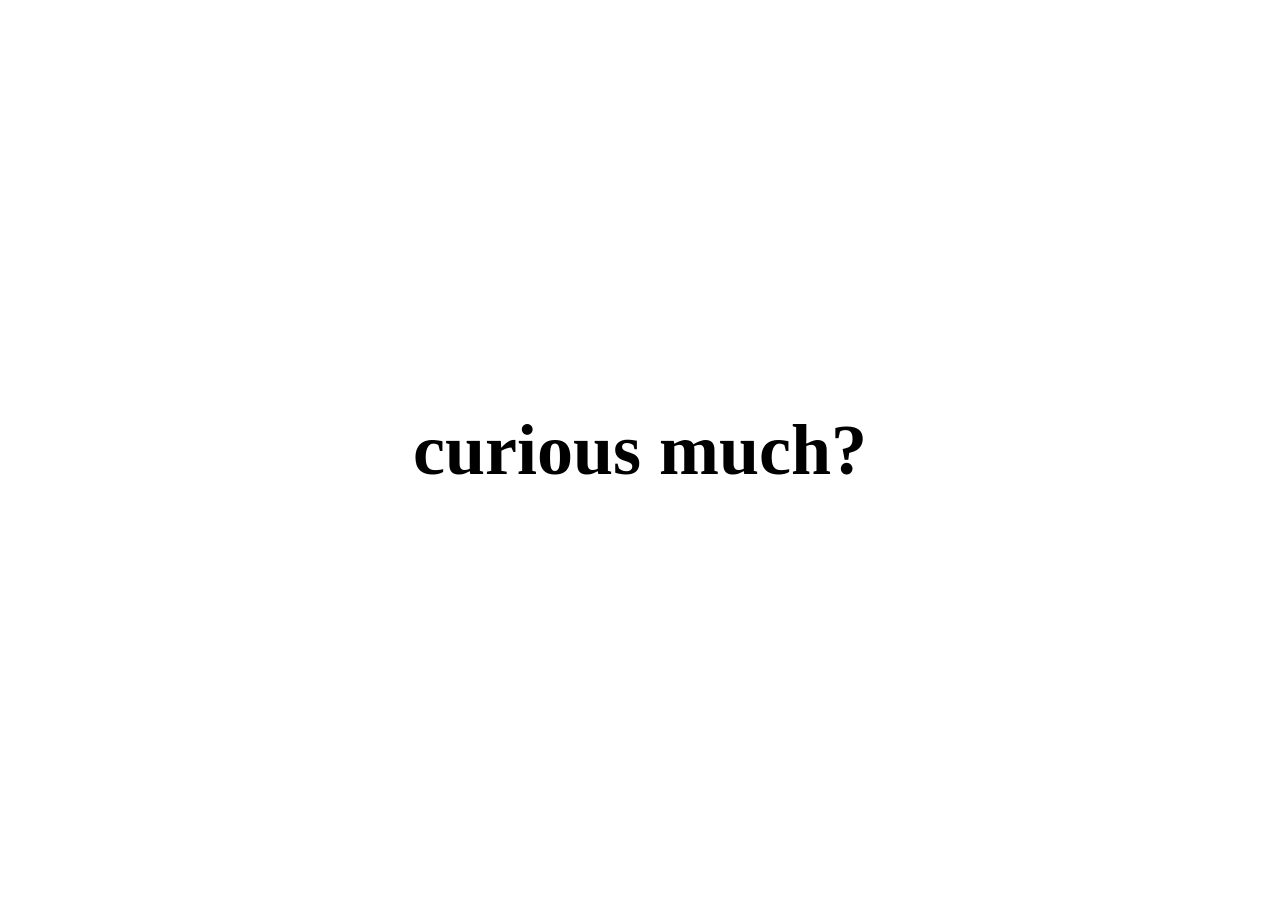
==== index.html @ cd2edca4 "initial setup" ====
<!DOCTYPE html>
<html lang="en">
	<head>
		<meta charset="UTF-8">
		<title>99haqh</title>
		<style>
			body {
				margin: 0;
				height: 100vh;
				display: flex;
				justify-content: center;
				align-items: center;
			}
			.big-text {
				font-size: 72px;
				font-weight: bold;
			}
		</style>
	</head>
	<body>
		<div class="big-text">curious much?</div>
	</body>
</html>
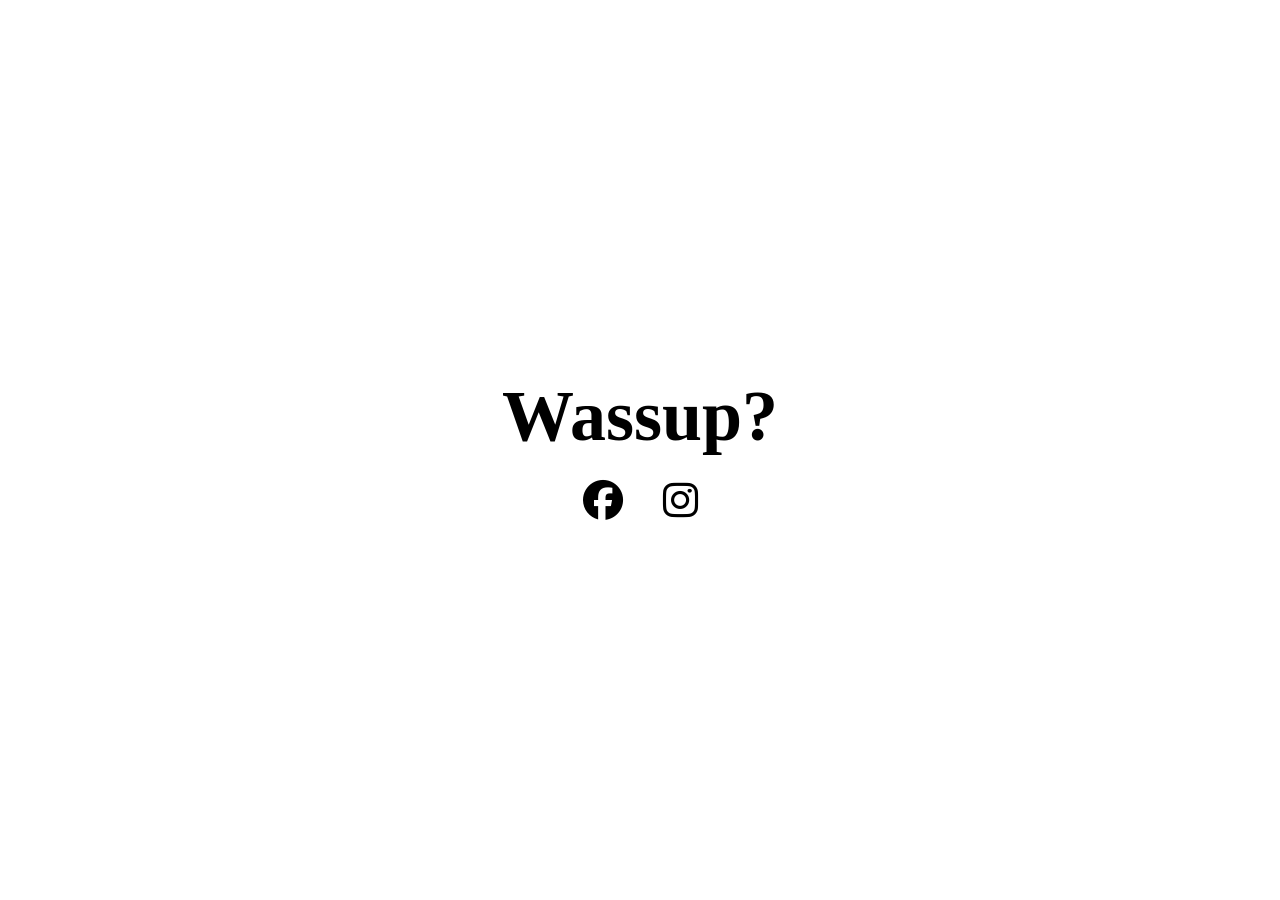
==== commit 038c14e3: "Update facebook and instagram links" ====
--- a/index.html
+++ b/index.html
@@ -1,23 +1,57 @@
 <!DOCTYPE html>
 <html lang="en">
-	<head>
-		<meta charset="UTF-8">
-		<title>99haqh</title>
-		<style>
-			body {
-				margin: 0;
-				height: 100vh;
-				display: flex;
-				justify-content: center;
-				align-items: center;
-			}
-			.big-text {
-				font-size: 72px;
-				font-weight: bold;
-			}
-		</style>
-	</head>
-	<body>
-		<div class="big-text">curious much?</div>
-	</body>
-</html>+<head>
+    <meta charset="UTF-8">
+    <title>99haqh</title>
+
+    <!-- Font Awesome (for icons) -->
+    <link rel="stylesheet" href="https://cdnjs.cloudflare.com/ajax/libs/font-awesome/6.5.0/css/all.min.css">
+
+    <style>
+        body {
+            margin: 0;
+            height: 100vh;
+            display: flex;
+            justify-content: center;
+            align-items: center;
+        }
+
+        .container {
+            text-align: center;
+        }
+
+        .big-text {
+            font-size: 72px;
+            font-weight: bold;
+            margin-bottom: 20px;
+        }
+
+        .icons a {
+            font-size: 40px;
+            margin: 0 15px;
+            text-decoration: none;
+            color: black;
+            transition: 0.3s;
+        }
+
+        .icons a:hover {
+            color: #555;
+        }
+    </style>
+</head>
+<body>
+    <div class="container">
+        <div class="big-text">Wassup?</div>
+
+        <div class="icons">
+            <a href="https://facebook.com/haquanghuy1999" target="_blank">
+                <i class="fab fa-facebook"></i>
+            </a>
+
+            <a href="https://instagram.com/99haqh" target="_blank">
+                <i class="fab fa-instagram"></i>
+            </a>
+        </div>
+    </div>
+</body>
+</html>
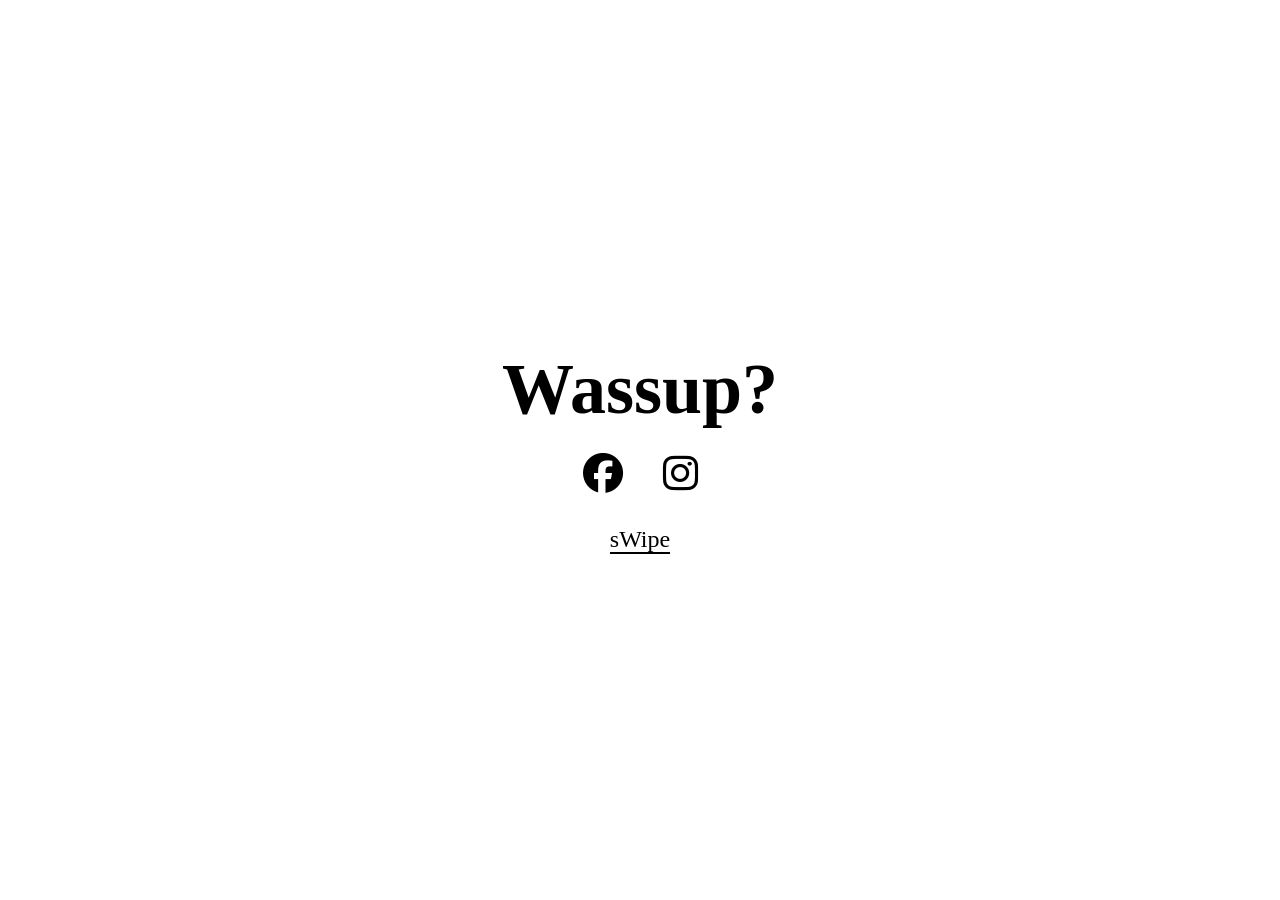
==== commit 05927805: "add product page and for swipe" ====
--- a/index.html
+++ b/index.html
@@ -37,6 +37,23 @@
         .icons a:hover {
             color: #555;
         }
+
+        .products {
+            margin-top: 28px;
+        }
+
+        .products a {
+            font-size: 24px;
+            text-decoration: none;
+            color: black;
+            border-bottom: 2px solid black;
+            transition: 0.3s;
+        }
+
+        .products a:hover {
+            color: #555;
+            border-bottom-color: #555;
+        }
     </style>
 </head>
 <body>
@@ -52,6 +69,10 @@
                 <i class="fab fa-instagram"></i>
             </a>
         </div>
+
+        <div class="products">
+            <a href="Swipe/index.html">sWipe</a>
+        </div>
     </div>
 </body>
 </html>
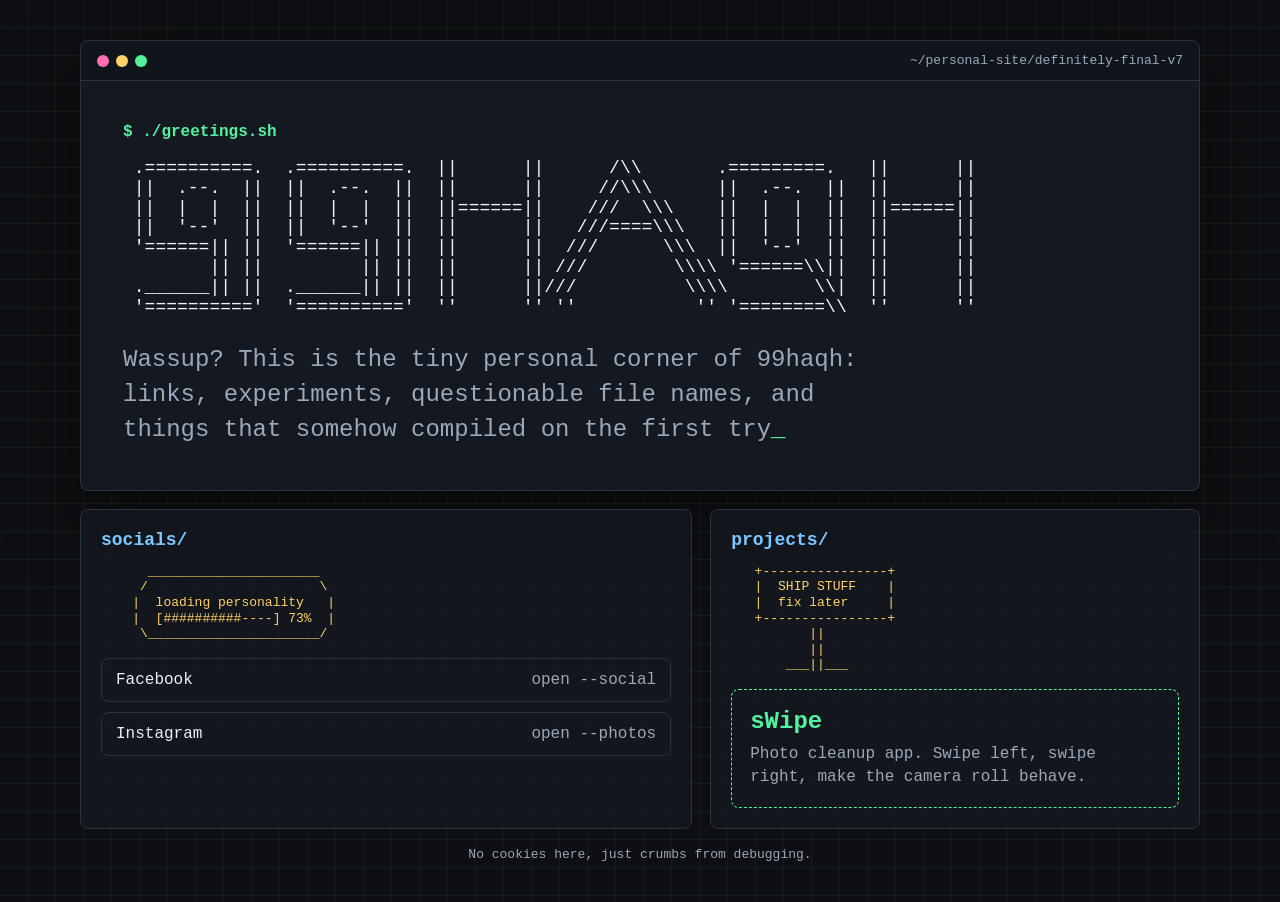
==== commit ceb6f7f7: "new main page designed, fixed some small text issues" ====
--- a/index.html
+++ b/index.html
@@ -1,78 +1,309 @@
-<!DOCTYPE html>
-<html lang="en">
-<head>
-    <meta charset="UTF-8">
-    <title>99haqh</title>
-
-    <!-- Font Awesome (for icons) -->
-    <link rel="stylesheet" href="https://cdnjs.cloudflare.com/ajax/libs/font-awesome/6.5.0/css/all.min.css">
-
-    <style>
-        body {
-            margin: 0;
-            height: 100vh;
-            display: flex;
-            justify-content: center;
-            align-items: center;
-        }
-
-        .container {
-            text-align: center;
-        }
-
-        .big-text {
-            font-size: 72px;
-            font-weight: bold;
-            margin-bottom: 20px;
-        }
-
-        .icons a {
-            font-size: 40px;
-            margin: 0 15px;
-            text-decoration: none;
-            color: black;
-            transition: 0.3s;
-        }
-
-        .icons a:hover {
-            color: #555;
-        }
-
-        .products {
-            margin-top: 28px;
-        }
-
-        .products a {
-            font-size: 24px;
-            text-decoration: none;
-            color: black;
-            border-bottom: 2px solid black;
-            transition: 0.3s;
-        }
-
-        .products a:hover {
-            color: #555;
-            border-bottom-color: #555;
-        }
-    </style>
-</head>
-<body>
-    <div class="container">
-        <div class="big-text">Wassup?</div>
-
-        <div class="icons">
-            <a href="https://facebook.com/haquanghuy1999" target="_blank">
-                <i class="fab fa-facebook"></i>
-            </a>
-
-            <a href="https://instagram.com/99haqh" target="_blank">
-                <i class="fab fa-instagram"></i>
-            </a>
-        </div>
-
-        <div class="products">
-            <a href="Swipe/index.html">sWipe</a>
-        </div>
-    </div>
-</body>
-</html>
+<!DOCTYPE html>
+<html lang="en">
+<head>
+    <meta charset="UTF-8">
+    <meta name="viewport" content="width=device-width, initial-scale=1.0">
+    <title>99haqh</title>
+    <style>
+        :root {
+            --bg: #0d0f12;
+            --panel: #151922;
+            --ink: #e9f1ff;
+            --muted: #9aa8ba;
+            --green: #54f29f;
+            --pink: #ff6fb1;
+            --yellow: #ffd166;
+            --blue: #7cc7ff;
+            --line: #2a3140;
+        }
+
+        * {
+            box-sizing: border-box;
+        }
+
+        body {
+            min-height: 100vh;
+            margin: 0;
+            color: var(--ink);
+            background:
+                linear-gradient(transparent 95%, rgba(84, 242, 159, 0.08) 96%),
+                linear-gradient(90deg, transparent 95%, rgba(124, 199, 255, 0.06) 96%),
+                var(--bg);
+            background-size: 28px 28px;
+            font-family: ui-monospace, SFMono-Regular, Menlo, Monaco, Consolas, "Liberation Mono", monospace;
+        }
+
+        a {
+            color: inherit;
+        }
+
+        .page {
+            width: min(1120px, calc(100% - 32px));
+            margin: 0 auto;
+            padding: 40px 0;
+        }
+
+        .terminal {
+            overflow: hidden;
+            border: 1px solid var(--line);
+            border-radius: 8px;
+            background: rgba(21, 25, 34, 0.92);
+            box-shadow: 0 28px 80px rgba(0, 0, 0, 0.36);
+        }
+
+        .terminal-bar {
+            display: flex;
+            align-items: center;
+            justify-content: space-between;
+            gap: 16px;
+            padding: 12px 16px;
+            border-bottom: 1px solid var(--line);
+            background: #10141b;
+            color: var(--muted);
+            font-size: 13px;
+        }
+
+        .dots {
+            display: flex;
+            gap: 7px;
+        }
+
+        .dot {
+            width: 12px;
+            height: 12px;
+            border-radius: 50%;
+            background: var(--pink);
+        }
+
+        .dot:nth-child(2) {
+            background: var(--yellow);
+        }
+
+        .dot:nth-child(3) {
+            background: var(--green);
+        }
+
+        .terminal-body {
+            padding: clamp(22px, 4vw, 42px);
+        }
+
+        .prompt {
+            margin: 0 0 18px;
+            color: var(--green);
+            font-weight: 800;
+        }
+
+        .ascii-title {
+            overflow-x: auto;
+            margin: 0;
+            color: var(--ink);
+            font-size: clamp(11px, 2vw, 18px);
+            line-height: 1.1;
+            white-space: pre;
+        }
+
+        .tagline {
+            max-width: 760px;
+            margin: 26px 0 0;
+            color: var(--muted);
+            font-size: clamp(17px, 2.4vw, 24px);
+            line-height: 1.45;
+        }
+
+        .blink {
+            color: var(--green);
+            animation: blink 1.1s steps(2, start) infinite;
+        }
+
+        @keyframes blink {
+            50% {
+                opacity: 0;
+            }
+        }
+
+        .grid {
+            display: grid;
+            grid-template-columns: 1fr 0.8fr;
+            gap: 18px;
+            margin-top: 18px;
+        }
+
+        .card {
+            border: 1px solid var(--line);
+            border-radius: 8px;
+            background: rgba(21, 25, 34, 0.72);
+            padding: 20px;
+        }
+
+        .card h2 {
+            margin: 0 0 14px;
+            color: var(--blue);
+            font-size: 18px;
+            letter-spacing: 0;
+        }
+
+        .ascii-card {
+            overflow-x: auto;
+            margin: 0 0 16px;
+            color: var(--yellow);
+            font-size: 13px;
+            line-height: 1.2;
+            white-space: pre;
+        }
+
+        .links {
+            display: grid;
+            gap: 10px;
+            margin: 0;
+            padding: 0;
+            list-style: none;
+        }
+
+        .links a {
+            display: flex;
+            justify-content: space-between;
+            gap: 16px;
+            padding: 12px 14px;
+            border: 1px solid var(--line);
+            border-radius: 8px;
+            color: var(--ink);
+            text-decoration: none;
+            transition: 0.2s ease;
+        }
+
+        .links a:hover {
+            border-color: var(--green);
+            color: var(--green);
+            transform: translateY(-2px);
+        }
+
+        .cmd {
+            color: var(--muted);
+        }
+
+        .project {
+            display: block;
+            padding: 18px;
+            border: 1px dashed var(--green);
+            border-radius: 8px;
+            text-decoration: none;
+            transition: 0.2s ease;
+        }
+
+        .project:hover {
+            background: rgba(84, 242, 159, 0.08);
+            transform: translateY(-2px);
+        }
+
+        .project strong {
+            display: block;
+            color: var(--green);
+            font-size: 24px;
+        }
+
+        .project span {
+            display: block;
+            margin-top: 8px;
+            color: var(--muted);
+            line-height: 1.45;
+        }
+
+        .footer-note {
+            margin: 18px 0 0;
+            color: var(--muted);
+            text-align: center;
+            font-size: 13px;
+        }
+
+        @media (max-width: 820px) {
+            .grid {
+                grid-template-columns: 1fr;
+            }
+
+            .terminal-bar {
+                align-items: flex-start;
+                flex-direction: column;
+            }
+        }
+    </style>
+</head>
+<body>
+    <main class="page">
+        <section class="terminal" aria-label="99haqh personal homepage">
+            <div class="terminal-bar">
+                <div class="dots" aria-hidden="true">
+                    <span class="dot"></span>
+                    <span class="dot"></span>
+                    <span class="dot"></span>
+                </div>
+                <span>~/personal-site/definitely-final-v7</span>
+            </div>
+
+            <div class="terminal-body">
+                <p class="prompt">$ ./greetings.sh</p>
+                <pre class="ascii-title">
+ .==========.  .==========.  ||      ||      /\\       .=========.   ||      ||
+ ||  .--.  ||  ||  .--.  ||  ||      ||     //\\\      ||  .--.  ||  ||      ||
+ ||  |  |  ||  ||  |  |  ||  ||======||    ///  \\\    ||  |  |  ||  ||======||
+ ||  '--'  ||  ||  '--'  ||  ||      ||   ///====\\\   ||  |  |  ||  ||      ||
+ '======|| ||  '======|| ||  ||      ||  ///      \\\  ||  '--'  ||  ||      ||
+        || ||         || ||  ||      || ///        \\\\ '======\\||  ||      ||
+ .______|| ||  .______|| ||  ||      ||///          \\\\        \\|  ||      ||
+ '=========='  '=========='  ''      '' ''           '' '========\\  ''      ''
+</pre>
+
+                <p class="tagline">
+                    Wassup? This is the tiny personal corner of 99haqh: links, experiments,
+                    questionable file names, and things that somehow compiled on the first try<span class="blink">_</span>
+                </p>
+            </div>
+        </section>
+
+        <section class="grid" aria-label="Links and projects">
+            <div class="card">
+                <h2>socials/</h2>
+                <pre class="ascii-card">
+      ______________________
+     /                      \
+    |  loading personality   |
+    |  [##########----] 73%  |
+     \______________________/
+</pre>
+                <ul class="links">
+                    <li>
+                        <a href="https://facebook.com/haquanghuy1999" target="_blank" rel="noopener">
+                            <span>Facebook</span>
+                            <span class="cmd">open --social</span>
+                        </a>
+                    </li>
+                    <li>
+                        <a href="https://instagram.com/99haqh" target="_blank" rel="noopener">
+                            <span>Instagram</span>
+                            <span class="cmd">open --photos</span>
+                        </a>
+                    </li>
+                </ul>
+            </div>
+
+            <div class="card">
+                <h2>projects/</h2>
+                <pre class="ascii-card">
+   +----------------+
+   |  SHIP STUFF    |
+   |  fix later     |
+   +----------------+
+          ||
+          ||
+       ___||___
+</pre>
+                <a class="project" href="Swipe/index.html">
+                    <strong>sWipe</strong>
+                    <span>Photo cleanup app. Swipe left, swipe right, make the camera roll behave.</span>
+                </a>
+            </div>
+        </section>
+
+        <p class="footer-note">No cookies here, just crumbs from debugging.</p>
+    </main>
+</body>
+</html>
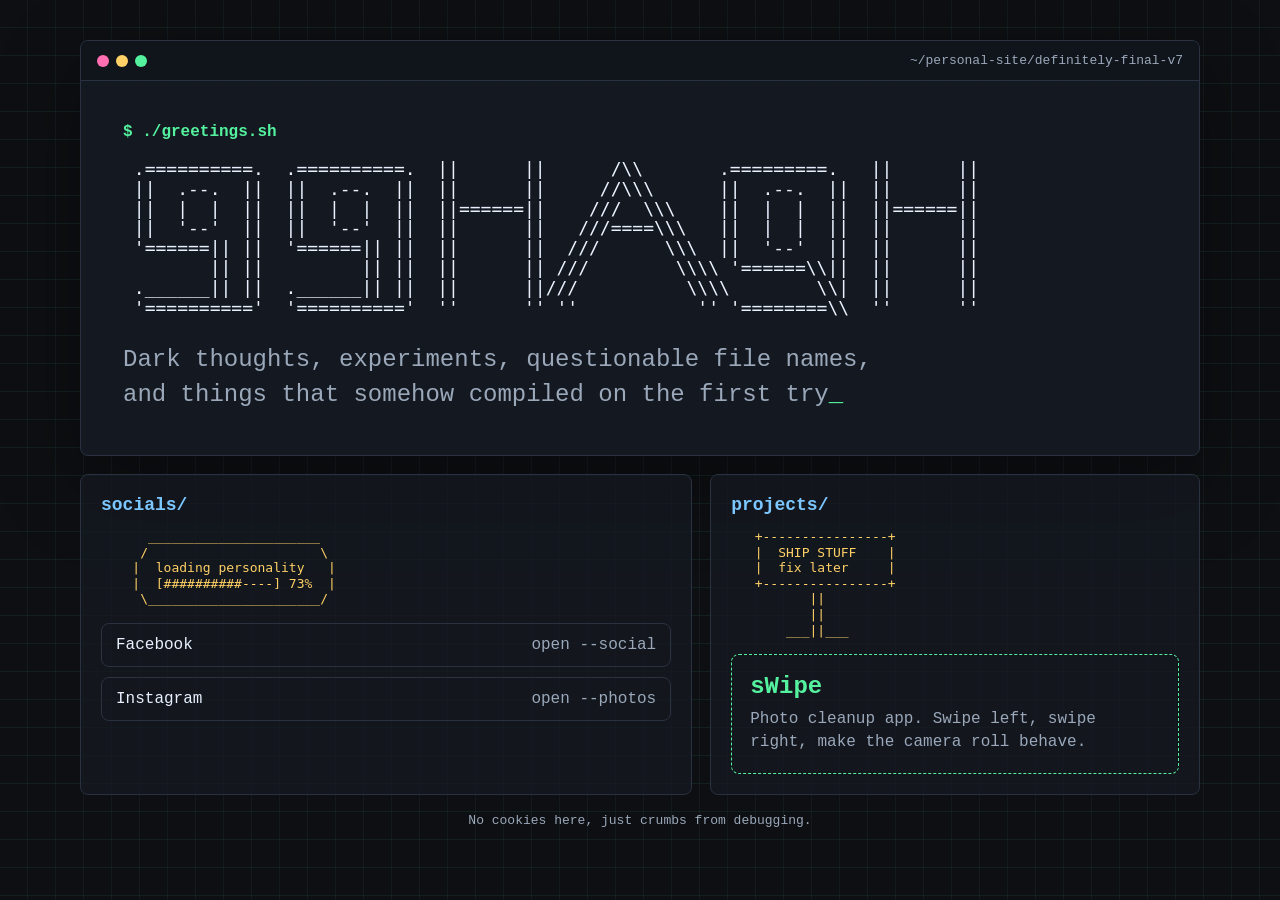
==== commit 1a335036: "small content changes" ====
--- a/index.html
+++ b/index.html
@@ -253,8 +253,8 @@
 </pre>
 
                 <p class="tagline">
-                    Wassup? This is the tiny personal corner of 99haqh: links, experiments,
-                    questionable file names, and things that somehow compiled on the first try<span class="blink">_</span>
+                    Dark thoughts, experiments, questionable file names, 
+                    and things that somehow compiled on the first try<span class="blink">_</span>
                 </p>
             </div>
         </section>
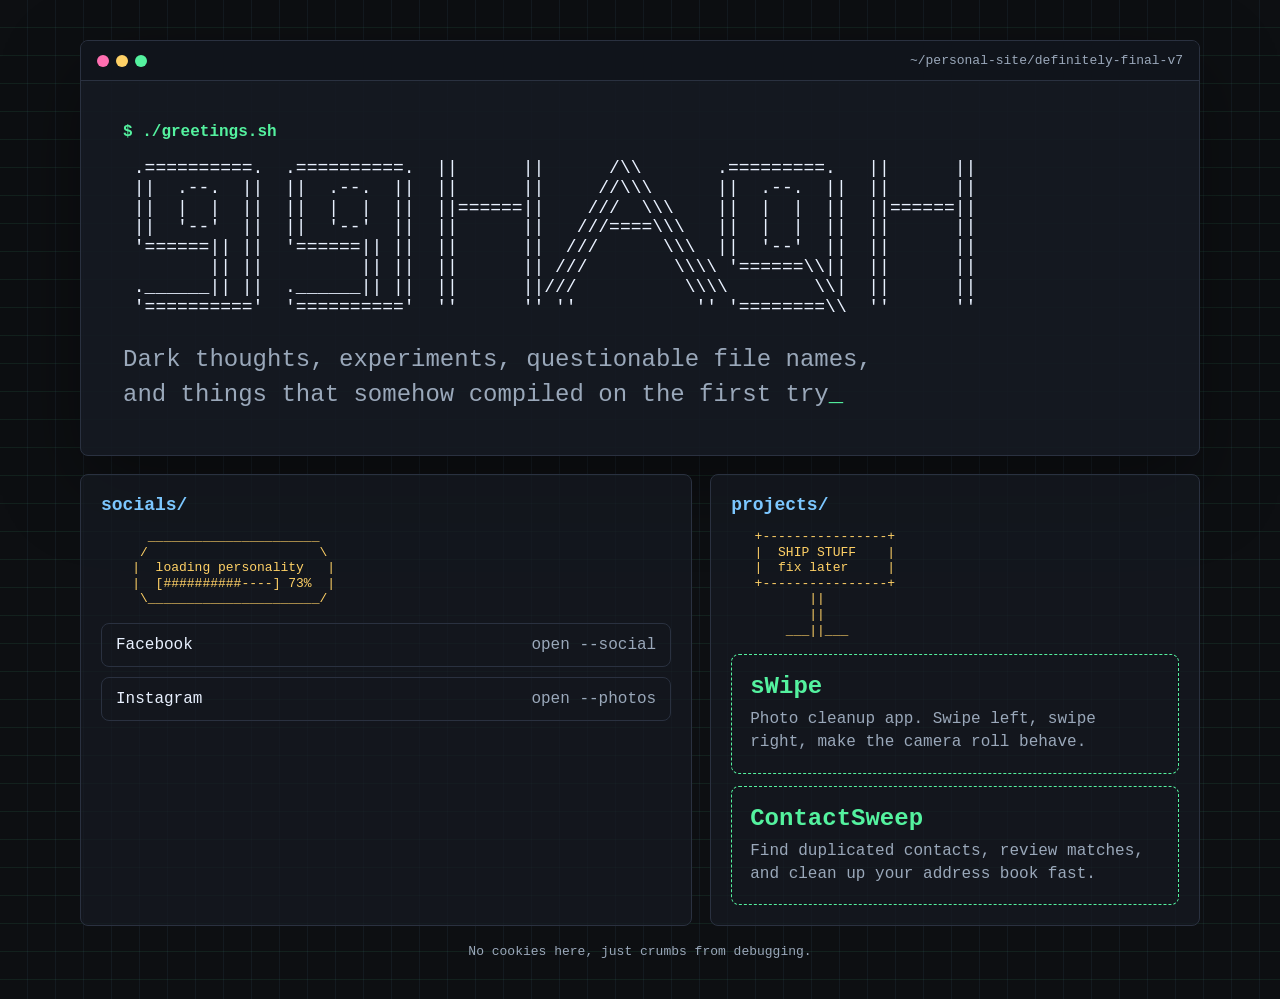
==== commit 23add832: "add link to contactsweep" ====
--- a/index.html
+++ b/index.html
@@ -4,228 +4,7 @@
     <meta charset="UTF-8">
     <meta name="viewport" content="width=device-width, initial-scale=1.0">
     <title>99haqh</title>
-    <style>
-        :root {
-            --bg: #0d0f12;
-            --panel: #151922;
-            --ink: #e9f1ff;
-            --muted: #9aa8ba;
-            --green: #54f29f;
-            --pink: #ff6fb1;
-            --yellow: #ffd166;
-            --blue: #7cc7ff;
-            --line: #2a3140;
-        }
-
-        * {
-            box-sizing: border-box;
-        }
-
-        body {
-            min-height: 100vh;
-            margin: 0;
-            color: var(--ink);
-            background:
-                linear-gradient(transparent 95%, rgba(84, 242, 159, 0.08) 96%),
-                linear-gradient(90deg, transparent 95%, rgba(124, 199, 255, 0.06) 96%),
-                var(--bg);
-            background-size: 28px 28px;
-            font-family: ui-monospace, SFMono-Regular, Menlo, Monaco, Consolas, "Liberation Mono", monospace;
-        }
-
-        a {
-            color: inherit;
-        }
-
-        .page {
-            width: min(1120px, calc(100% - 32px));
-            margin: 0 auto;
-            padding: 40px 0;
-        }
-
-        .terminal {
-            overflow: hidden;
-            border: 1px solid var(--line);
-            border-radius: 8px;
-            background: rgba(21, 25, 34, 0.92);
-            box-shadow: 0 28px 80px rgba(0, 0, 0, 0.36);
-        }
-
-        .terminal-bar {
-            display: flex;
-            align-items: center;
-            justify-content: space-between;
-            gap: 16px;
-            padding: 12px 16px;
-            border-bottom: 1px solid var(--line);
-            background: #10141b;
-            color: var(--muted);
-            font-size: 13px;
-        }
-
-        .dots {
-            display: flex;
-            gap: 7px;
-        }
-
-        .dot {
-            width: 12px;
-            height: 12px;
-            border-radius: 50%;
-            background: var(--pink);
-        }
-
-        .dot:nth-child(2) {
-            background: var(--yellow);
-        }
-
-        .dot:nth-child(3) {
-            background: var(--green);
-        }
-
-        .terminal-body {
-            padding: clamp(22px, 4vw, 42px);
-        }
-
-        .prompt {
-            margin: 0 0 18px;
-            color: var(--green);
-            font-weight: 800;
-        }
-
-        .ascii-title {
-            overflow-x: auto;
-            margin: 0;
-            color: var(--ink);
-            font-size: clamp(11px, 2vw, 18px);
-            line-height: 1.1;
-            white-space: pre;
-        }
-
-        .tagline {
-            max-width: 760px;
-            margin: 26px 0 0;
-            color: var(--muted);
-            font-size: clamp(17px, 2.4vw, 24px);
-            line-height: 1.45;
-        }
-
-        .blink {
-            color: var(--green);
-            animation: blink 1.1s steps(2, start) infinite;
-        }
-
-        @keyframes blink {
-            50% {
-                opacity: 0;
-            }
-        }
-
-        .grid {
-            display: grid;
-            grid-template-columns: 1fr 0.8fr;
-            gap: 18px;
-            margin-top: 18px;
-        }
-
-        .card {
-            border: 1px solid var(--line);
-            border-radius: 8px;
-            background: rgba(21, 25, 34, 0.72);
-            padding: 20px;
-        }
-
-        .card h2 {
-            margin: 0 0 14px;
-            color: var(--blue);
-            font-size: 18px;
-            letter-spacing: 0;
-        }
-
-        .ascii-card {
-            overflow-x: auto;
-            margin: 0 0 16px;
-            color: var(--yellow);
-            font-size: 13px;
-            line-height: 1.2;
-            white-space: pre;
-        }
-
-        .links {
-            display: grid;
-            gap: 10px;
-            margin: 0;
-            padding: 0;
-            list-style: none;
-        }
-
-        .links a {
-            display: flex;
-            justify-content: space-between;
-            gap: 16px;
-            padding: 12px 14px;
-            border: 1px solid var(--line);
-            border-radius: 8px;
-            color: var(--ink);
-            text-decoration: none;
-            transition: 0.2s ease;
-        }
-
-        .links a:hover {
-            border-color: var(--green);
-            color: var(--green);
-            transform: translateY(-2px);
-        }
-
-        .cmd {
-            color: var(--muted);
-        }
-
-        .project {
-            display: block;
-            padding: 18px;
-            border: 1px dashed var(--green);
-            border-radius: 8px;
-            text-decoration: none;
-            transition: 0.2s ease;
-        }
-
-        .project:hover {
-            background: rgba(84, 242, 159, 0.08);
-            transform: translateY(-2px);
-        }
-
-        .project strong {
-            display: block;
-            color: var(--green);
-            font-size: 24px;
-        }
-
-        .project span {
-            display: block;
-            margin-top: 8px;
-            color: var(--muted);
-            line-height: 1.45;
-        }
-
-        .footer-note {
-            margin: 18px 0 0;
-            color: var(--muted);
-            text-align: center;
-            font-size: 13px;
-        }
-
-        @media (max-width: 820px) {
-            .grid {
-                grid-template-columns: 1fr;
-            }
-
-            .terminal-bar {
-                align-items: flex-start;
-                flex-direction: column;
-            }
-        }
-    </style>
+    <link rel="stylesheet" href="styles.css">
 </head>
 <body>
     <main class="page">
@@ -300,6 +79,10 @@
                     <strong>sWipe</strong>
                     <span>Photo cleanup app. Swipe left, swipe right, make the camera roll behave.</span>
                 </a>
+                <a class="project" href="ContactSweep/index.html">
+                    <strong>ContactSweep</strong>
+                    <span>Find duplicated contacts, review matches, and clean up your address book fast.</span>
+                </a>
             </div>
         </section>
 
--- a/styles.css
+++ b/styles.css
@@ -0,0 +1,221 @@
+:root {
+    --bg: #0d0f12;
+    --panel: #151922;
+    --ink: #e9f1ff;
+    --muted: #9aa8ba;
+    --green: #54f29f;
+    --pink: #ff6fb1;
+    --yellow: #ffd166;
+    --blue: #7cc7ff;
+    --line: #2a3140;
+}
+
+* {
+    box-sizing: border-box;
+}
+
+body {
+    min-height: 100vh;
+    margin: 0;
+    color: var(--ink);
+    background:
+        linear-gradient(transparent 95%, rgba(84, 242, 159, 0.08) 96%),
+        linear-gradient(90deg, transparent 95%, rgba(124, 199, 255, 0.06) 96%),
+        var(--bg);
+    background-size: 28px 28px;
+    font-family: ui-monospace, SFMono-Regular, Menlo, Monaco, Consolas, "Liberation Mono", monospace;
+}
+
+a {
+    color: inherit;
+}
+
+.page {
+    width: min(1120px, calc(100% - 32px));
+    margin: 0 auto;
+    padding: 40px 0;
+}
+
+.terminal {
+    overflow: hidden;
+    border: 1px solid var(--line);
+    border-radius: 8px;
+    background: rgba(21, 25, 34, 0.92);
+    box-shadow: 0 28px 80px rgba(0, 0, 0, 0.36);
+}
+
+.terminal-bar {
+    display: flex;
+    align-items: center;
+    justify-content: space-between;
+    gap: 16px;
+    padding: 12px 16px;
+    border-bottom: 1px solid var(--line);
+    background: #10141b;
+    color: var(--muted);
+    font-size: 13px;
+}
+
+.dots {
+    display: flex;
+    gap: 7px;
+}
+
+.dot {
+    width: 12px;
+    height: 12px;
+    border-radius: 50%;
+    background: var(--pink);
+}
+
+.dot:nth-child(2) {
+    background: var(--yellow);
+}
+
+.dot:nth-child(3) {
+    background: var(--green);
+}
+
+.terminal-body {
+    padding: clamp(22px, 4vw, 42px);
+}
+
+.prompt {
+    margin: 0 0 18px;
+    color: var(--green);
+    font-weight: 800;
+}
+
+.ascii-title {
+    overflow-x: auto;
+    margin: 0;
+    color: var(--ink);
+    font-size: clamp(11px, 2vw, 18px);
+    line-height: 1.1;
+    white-space: pre;
+}
+
+.tagline {
+    max-width: 760px;
+    margin: 26px 0 0;
+    color: var(--muted);
+    font-size: clamp(17px, 2.4vw, 24px);
+    line-height: 1.45;
+}
+
+.blink {
+    color: var(--green);
+    animation: blink 1.1s steps(2, start) infinite;
+}
+
+@keyframes blink {
+    50% {
+        opacity: 0;
+    }
+}
+
+.grid {
+    display: grid;
+    grid-template-columns: 1fr 0.8fr;
+    gap: 18px;
+    margin-top: 18px;
+}
+
+.card {
+    border: 1px solid var(--line);
+    border-radius: 8px;
+    background: rgba(21, 25, 34, 0.72);
+    padding: 20px;
+}
+
+.card h2 {
+    margin: 0 0 14px;
+    color: var(--blue);
+    font-size: 18px;
+    letter-spacing: 0;
+}
+
+.ascii-card {
+    overflow-x: auto;
+    margin: 0 0 16px;
+    color: var(--yellow);
+    font-size: 13px;
+    line-height: 1.2;
+    white-space: pre;
+}
+
+.links {
+    display: grid;
+    gap: 10px;
+    margin: 0;
+    padding: 0;
+    list-style: none;
+}
+
+.links a {
+    display: flex;
+    justify-content: space-between;
+    gap: 16px;
+    padding: 12px 14px;
+    border: 1px solid var(--line);
+    border-radius: 8px;
+    color: var(--ink);
+    text-decoration: none;
+    transition: 0.2s ease;
+}
+
+.links a:hover {
+    border-color: var(--green);
+    color: var(--green);
+    transform: translateY(-2px);
+}
+
+.cmd {
+    color: var(--muted);
+}
+
+.project {
+    display: block;
+    margin-top: 12px;
+    padding: 18px;
+    border: 1px dashed var(--green);
+    border-radius: 8px;
+    text-decoration: none;
+    transition: 0.2s ease;
+}
+
+.project:hover {
+    background: rgba(84, 242, 159, 0.08);
+    transform: translateY(-2px);
+}
+
+.project strong {
+    display: block;
+    color: var(--green);
+    font-size: 24px;
+}
+
+.project span {
+    display: block;
+    margin-top: 8px;
+    color: var(--muted);
+    line-height: 1.45;
+}
+
+.footer-note {
+    margin: 18px 0 0;
+    color: var(--muted);
+    text-align: center;
+    font-size: 13px;
+}
+
+@media (max-width: 820px) {
+    .grid {
+        grid-template-columns: 1fr;
+    }
+
+    .terminal-bar {
+        align-items: flex-start;
+        flex-direction: column;
+    }
+}
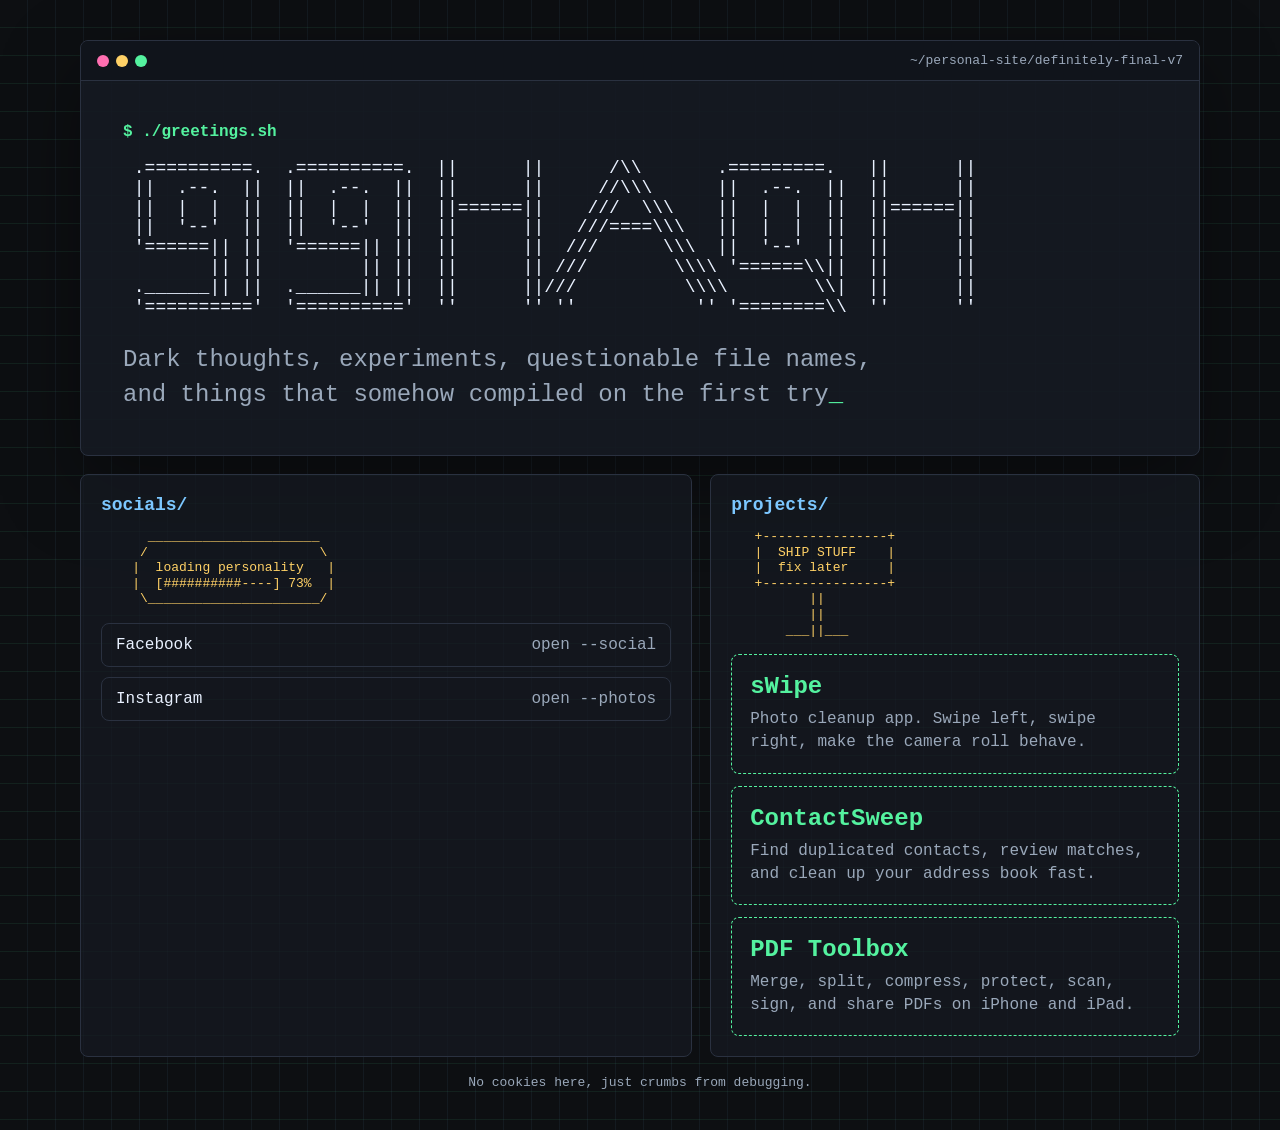
==== commit 68e4b92b: "re organise, and add landing page for PDF toolbox" ====
--- a/index.html
+++ b/index.html
@@ -83,6 +83,10 @@
                     <strong>ContactSweep</strong>
                     <span>Find duplicated contacts, review matches, and clean up your address book fast.</span>
                 </a>
+                <a class="project" href="PDFToolbox/index.html">
+                    <strong>PDF Toolbox</strong>
+                    <span>Merge, split, compress, protect, scan, sign, and share PDFs on iPhone and iPad.</span>
+                </a>
             </div>
         </section>
 
